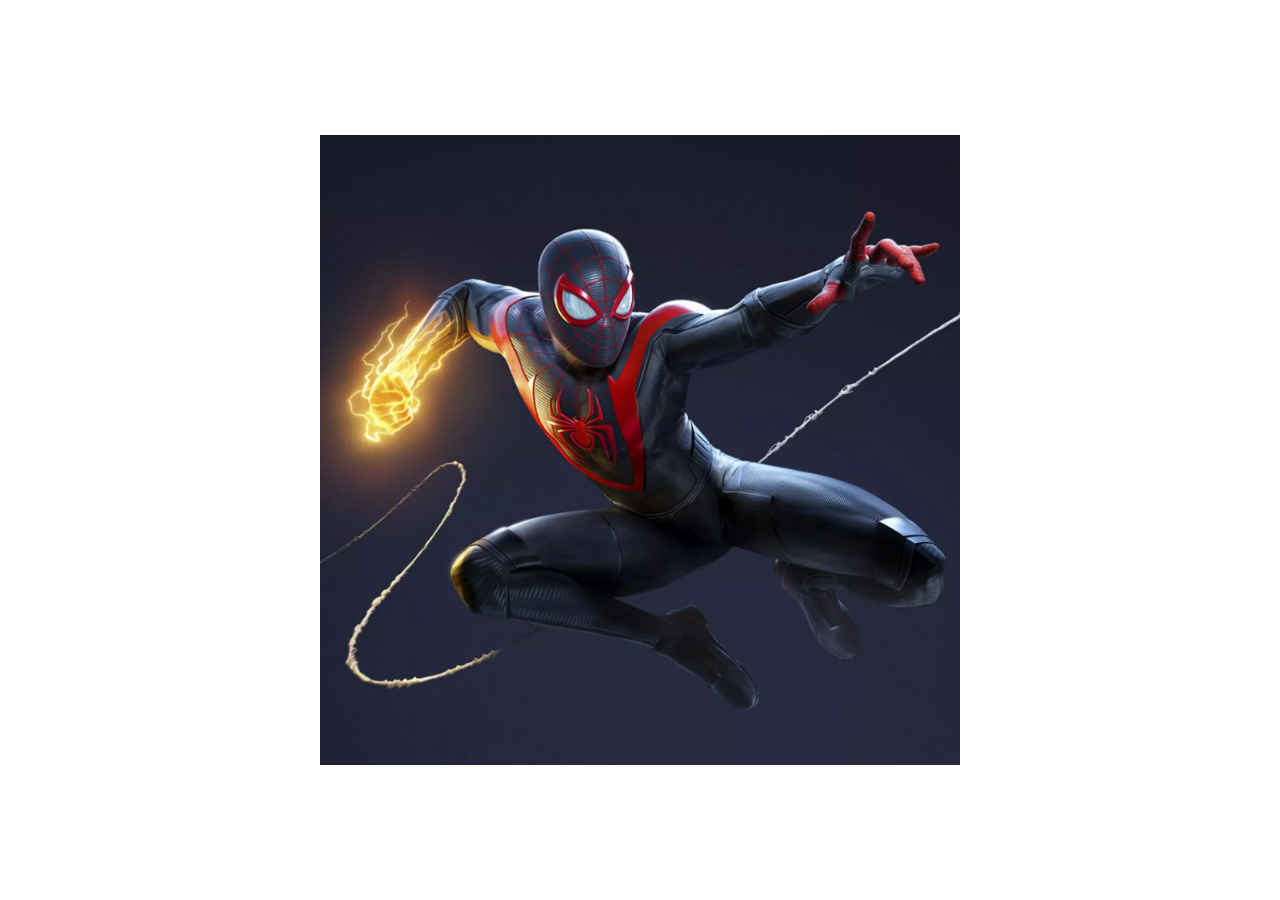
==== index.html @ 60afd763 "layout ex" ====
<!DOCTYPE html>
<html lang="en">
<head>
    <meta charset="UTF-8">
    <meta http-equiv="X-UA-Compatible" content="IE=edge">
    <meta name="viewport" content="width=device-width, initial-scale=1.0">
    <link rel="stylesheet" href="css/style.css">
    <title>Document</title>
</head>
<body>

    <div class="slider">
        <!-- contenitore delle immagini -->
        <div class="container_photo">
            <!-- div con all'interno le immagini; nella prima deve esserci la classe che sforzera lo slideshow -->
            <div class="photo active">
                <img src="img/01.webp" alt="">
            </div>
        </div>
    </div>
    

    <script src="js/main.js"></script>
</body>
</html>
---- css/style.css ----
*{
    margin: 0;
    padding: 0;
    box-sizing: border-box;
}

.slider{
    width: 50vw;
    position: absolute;
    top: 50%;
    left: 50%;
    transform: translate(-50% , -50%);
}

.photo.active{
    display: block;
}

.photo{
    display: none;
    height: 70vh;
    overflow: hidden;
}

.photo img{
    width: 100%;
    height: 100%;
    object-fit: cover;
}
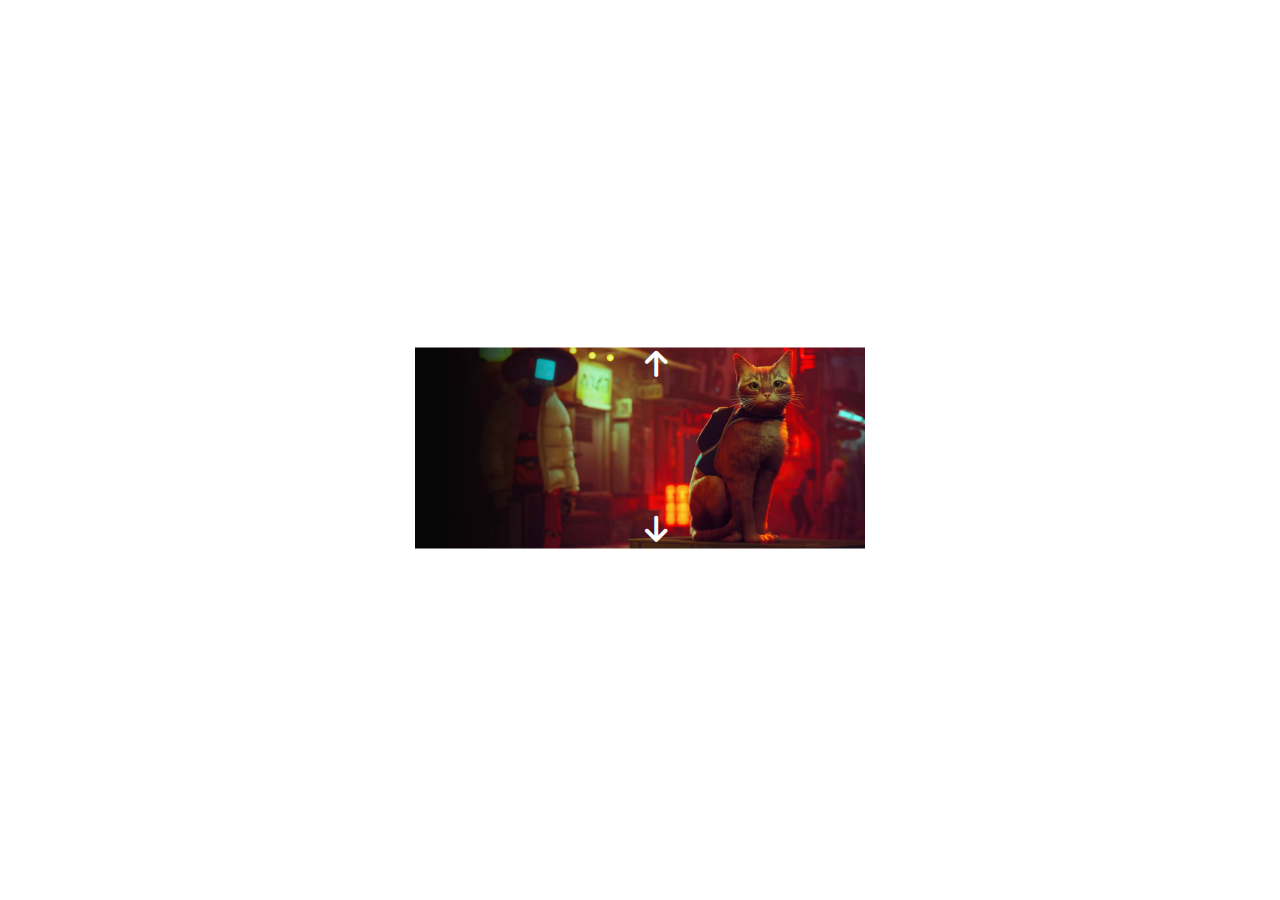
==== commit 1927cafc: "layout style update with arrow" ====
--- a/index.html
+++ b/index.html
@@ -4,21 +4,63 @@
     <meta charset="UTF-8">
     <meta http-equiv="X-UA-Compatible" content="IE=edge">
     <meta name="viewport" content="width=device-width, initial-scale=1.0">
+    <link rel="stylesheet" href="https://cdnjs.cloudflare.com/ajax/libs/font-awesome/6.4.0/css/all.min.css">
     <link rel="stylesheet" href="css/style.css">
     <title>Document</title>
 </head>
 <body>
+<div class="container">
+    <div class="slider">
 
-    <div class="slider">
-        <!-- contenitore delle immagini -->
-        <div class="container_photo">
-            <!-- div con all'interno le immagini; nella prima deve esserci la classe che sforzera lo slideshow -->
-            <div class="photo active">
-                <img src="img/01.webp" alt="">
+
+       
+            <!-- contenitore delle immagini -->
+            <div class="container_photo">
+                <!-- div con all'interno le immagini; nella prima deve esserci la classe che sforzera lo slideshow -->
+
+                <!-- freccia in alto -->
+                <div class="arrow_top">
+                    <i class="fa-solid fa-arrow-up"></i>
+                </div>
+
+                    <!-- immagine -->
+
+                <div class="photo active">
+                    <img src="img/04.webp" alt="">
+                </div>
+
+                <div class="photo">
+                    <!-- immagine -->
+                    <img src="img/01.webp" alt="">
+
+                </div>
+                <div class="photo">
+                    <!-- immagine -->
+                    <img src="img/04.webp" alt="">
+
+                </div>
+                <div class="photo">
+                    <!-- immagine -->
+                    <img src="img/04.webp" alt="">
+
+                </div>
+                <div class="photo">
+                    <!-- immagine -->
+                    <img src="img/04.webp" alt="">
+
+                </div>
+
+               
+                <!-- freccia in basso -->
+                <div class="arrow_bottom">
+                    <i class="fa-solid fa-arrow-down"></i>
+                </div>
             </div>
-        </div>
+        
     </div>
     
+</div>
+   
 
     <script src="js/main.js"></script>
 </body>
--- a/css/style.css
+++ b/css/style.css
@@ -4,26 +4,52 @@
     box-sizing: border-box;
 }
 
+.container {
+    position: relative;
+    height: 100vh;
+}
+
 .slider{
-    width: 50vw;
+    width: 50vh;
     position: absolute;
     top: 50%;
     left: 50%;
     transform: translate(-50% , -50%);
 }
 
-.photo.active{
-    display: block;
+.container_photo{
+    position: relative;
+    
 }
 
 .photo{
     display: none;
-    height: 70vh;
-    overflow: hidden;
+}
+
+.active{
+    display: block;
 }
 
 .photo img{
-    width: 100%;
-    height: 100%;
-    object-fit: cover;
+    max-width: 100%;
 }
+
+.arrow_bottom,
+.arrow_top{
+    position: absolute;
+    left: 50%;
+    color: white;
+    font-size: 30px;
+    width: 40px;
+    height: 40px;
+    padding: 0 5px;   
+}
+
+.arrow_top{
+    top: 0%;    
+}
+.arrow_bottom{
+    bottom: 0%;
+}
+
+
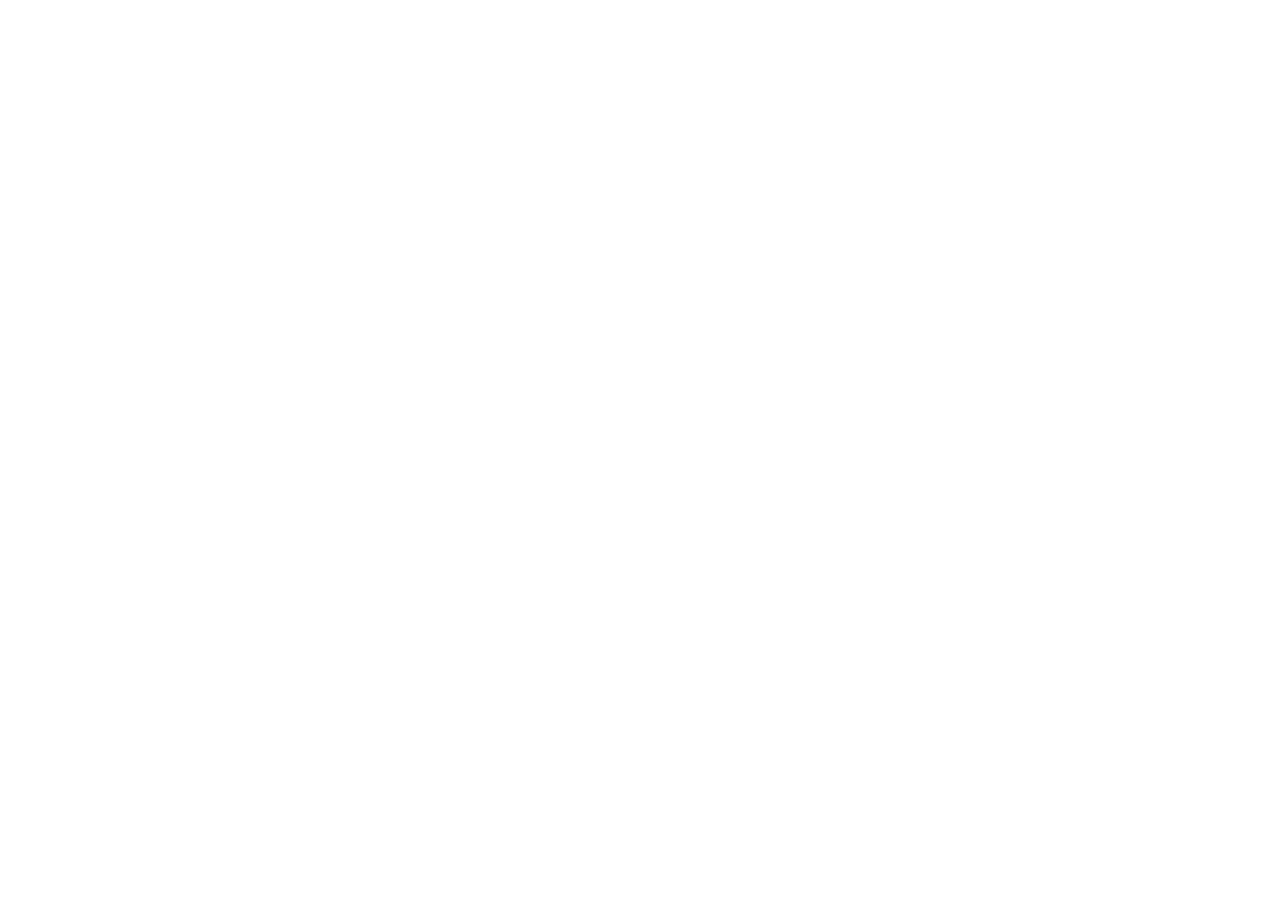
==== commit 33064c40: "div con class photo in js" ====
--- a/index.html
+++ b/index.html
@@ -9,58 +9,14 @@
     <title>Document</title>
 </head>
 <body>
-<div class="container">
-    <div class="slider">
 
+    <div class="container">
+        <div class="slider">
+            <div id="album">
 
-       
-            <!-- contenitore delle immagini -->
-            <div class="container_photo">
-                <!-- div con all'interno le immagini; nella prima deve esserci la classe che sforzera lo slideshow -->
-
-                <!-- freccia in alto -->
-                <div class="arrow_top">
-                    <i class="fa-solid fa-arrow-up"></i>
-                </div>
-
-                    <!-- immagine -->
-
-                <div class="photo active">
-                    <img src="img/04.webp" alt="">
-                </div>
-
-                <div class="photo">
-                    <!-- immagine -->
-                    <img src="img/01.webp" alt="">
-
-                </div>
-                <div class="photo">
-                    <!-- immagine -->
-                    <img src="img/04.webp" alt="">
-
-                </div>
-                <div class="photo">
-                    <!-- immagine -->
-                    <img src="img/04.webp" alt="">
-
-                </div>
-                <div class="photo">
-                    <!-- immagine -->
-                    <img src="img/04.webp" alt="">
-
-                </div>
-
-               
-                <!-- freccia in basso -->
-                <div class="arrow_bottom">
-                    <i class="fa-solid fa-arrow-down"></i>
-                </div>
             </div>
-        
+        </div>
     </div>
-    
-</div>
-   
 
     <script src="js/main.js"></script>
 </body>
--- a/css/style.css
+++ b/css/style.css
@@ -17,13 +17,14 @@
     transform: translate(-50% , -50%);
 }
 
-.container_photo{
+.album{
     position: relative;
     
 }
 
 .photo{
     display: none;
+    height: 70vh;
 }
 
 .active{
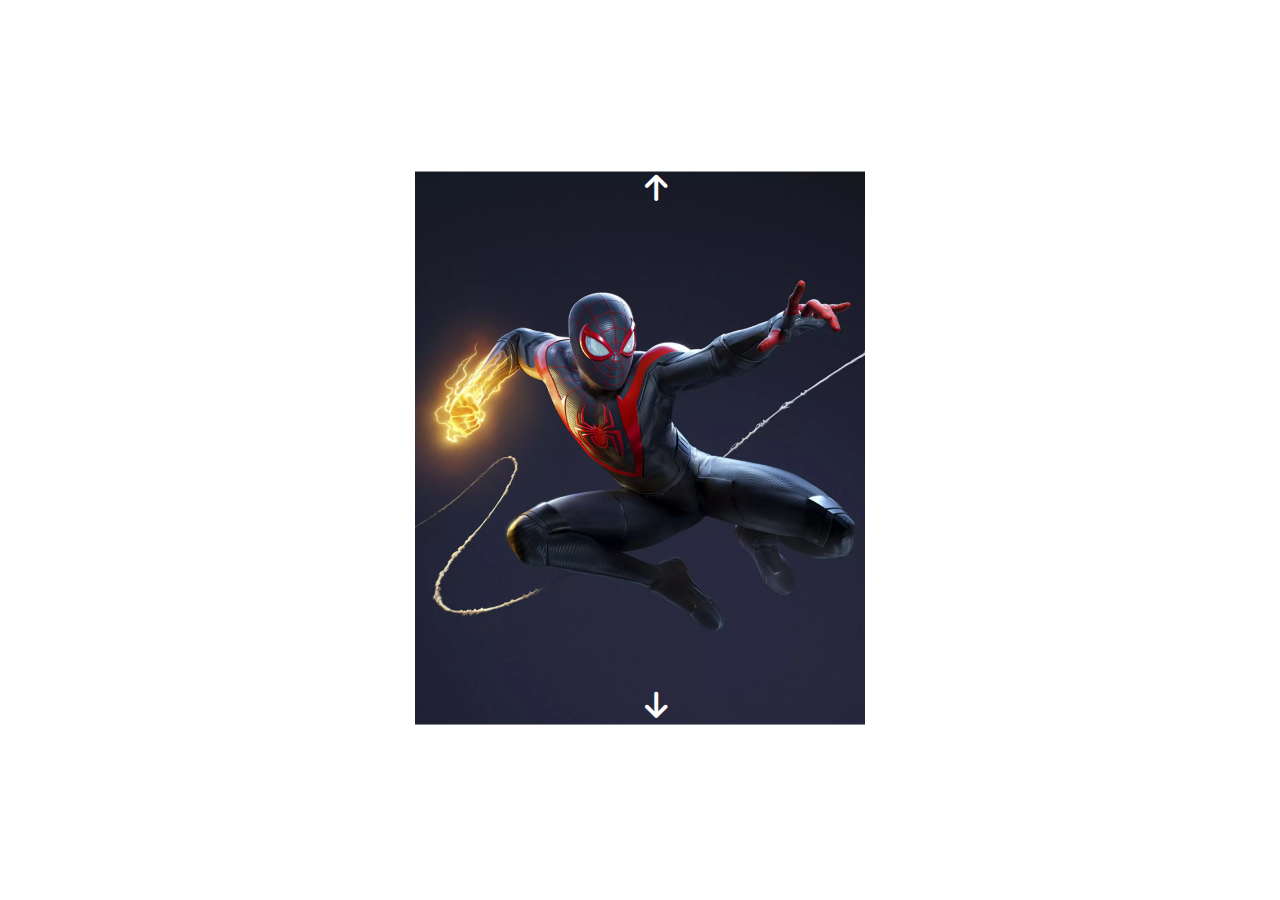
==== commit d0e8f050: "for array" ====
--- a/index.html
+++ b/index.html
@@ -13,7 +13,14 @@
     <div class="container">
         <div class="slider">
             <div id="album">
-
+                 <!-- freccia in alto -->
+                <div class="arrow top">
+                    <i class="fa-solid fa-arrow-up"></i>
+                </div>
+                 <!-- freccia in basso -->
+                <div class="arrow bottom">
+                    <i class="fa-solid fa-arrow-down"></i>
+                </div>
             </div>
         </div>
     </div>
--- a/css/style.css
+++ b/css/style.css
@@ -24,7 +24,7 @@
 
 .photo{
     display: none;
-    height: 70vh;
+   
 }
 
 .active{
@@ -35,8 +35,7 @@
     max-width: 100%;
 }
 
-.arrow_bottom,
-.arrow_top{
+.arrow{
     position: absolute;
     left: 50%;
     color: white;
@@ -46,10 +45,10 @@
     padding: 0 5px;   
 }
 
-.arrow_top{
+.top{
     top: 0%;    
 }
-.arrow_bottom{
+.bottom{
     bottom: 0%;
 }
 
